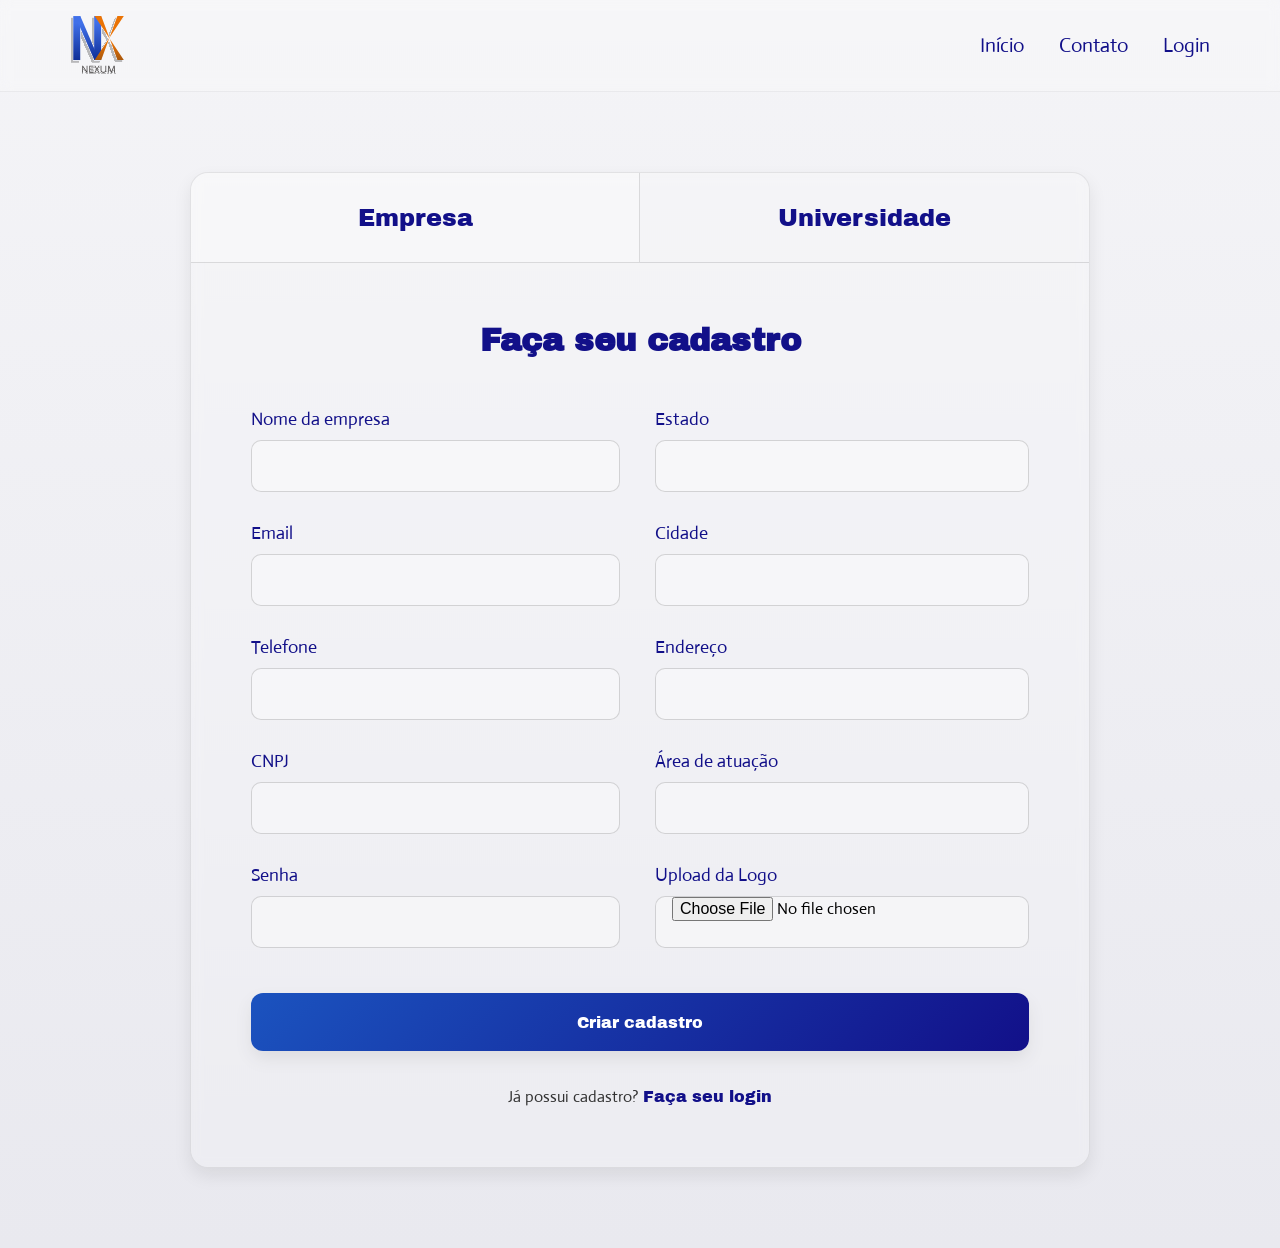
==== cadastro.html @ 30e2755e "Primeiro commit" ====
<!DOCTYPE html>
<html lang="pt-BR">
<head>

  <meta charset="UTF-8">
  <meta name="viewport" content="width=device-width, initial-scale=1.0">

  <title>Cadastro | NEXUM</title>

  <link rel="stylesheet" href="./css/estilo.css">

  <link href="https://fonts.googleapis.com/css2?family=Actor&family=Archivo+Black&display=swap" rel="stylesheet">

</head>

<body>

  <!-- HEADER -->

  <header>

    <div class="logo">
      <img src="./img/logoazullaranja.svg" alt="Logo NEXUM">
    </div>

    <nav class="menu">
      <a href="./index.html">Início</a>
      <a href="#">Contato</a>
      <a href="#">Login</a>
    </nav>

  </header>

  <!-- CADASTRO -->

  <main class="register-page">

    <section class="register-container">

      <!-- TABS -->

      <div class="register-tabs">

        <button class="tab active">
          Empresa
        </button>

        <button class="tab">
          Universidade
        </button>

      </div>

      <!-- FORM -->

      <div class="register-content">

        <h2>
          Faça seu cadastro
        </h2>

        <form class="register-form">

          <div class="form-grid">

            <div class="input-group">
              <label>Nome da empresa</label>
              <input type="text">
            </div>

            <div class="input-group">
              <label>Estado</label>
              <input type="text">
            </div>

            <div class="input-group">
              <label>Email</label>
              <input type="email">
            </div>

            <div class="input-group">
              <label>Cidade</label>
              <input type="text">
            </div>

            <div class="input-group">
              <label>Telefone</label>
              <input type="text">
            </div>

            <div class="input-group">
              <label>Endereço</label>
              <input type="text">
            </div>

            <div class="input-group">
              <label>CNPJ</label>
              <input type="text">
            </div>

            <div class="input-group">
              <label>Área de atuação</label>
              <input type="text">
            </div>

            <div class="input-group">
              <label>Senha</label>
              <input type="password">
            </div>

            <div class="input-group">
              <label>Upload da Logo</label>
              <input type="file">
            </div>

          </div>

          <button type="submit" class="register-btn">
            Criar cadastro
          </button>

        </form>

        <p class="register-login">
          Já possui cadastro?
          <a href="#">
            Faça seu login
          </a>
        </p>

      </div>

    </section>

  </main>

</body>
</html>
---- css/estilo.css ----
/* =========================
   RESET
========================= */

* {
  margin: 0;
  padding: 0;
  box-sizing: border-box;
}

/* =========================
   VARIÁVEIS
========================= */

:root {
  --bg-1: #f4f4f7;
  --bg-2: #e9e9ef;

  --primary: #121089;
  --primary-hover: #2f37c7;

  --orange: #ff7b00;
  --yellow: #ff9900;

  --text: black;

  --shadow: 0 8px 18px rgba(0, 0, 0, 0.08);
}

/* =========================
   BASE
========================= */

html {
  scroll-behavior: smooth;
}

html,
body {
  width: 100%;
  min-height: 100vh;

  overflow-x: hidden;

  background: linear-gradient(
    180deg,
    var(--bg-1),
    var(--bg-2)
  );

  color: var(--text);

  font-family: 'Actor', sans-serif;
}

body {
  display: flex;
  flex-direction: column;

  min-height: 100vh;

  animation: fadeIn 1.2s ease;

  position: relative;

  overflow-x: hidden;
}

/* =========================
   FADE
========================= */

@keyframes fadeIn {

  from {
    opacity: 0;
    transform: translateY(12px);
  }

  to {
    opacity: 1;
    transform: translateY(0);
  }
}

/* =========================
   HEADER
========================= */

header {
  width: 100%;
  height: 92px;

  display: flex;
  align-items: center;

  padding: 0 70px;

  background: rgba(255, 255, 255, 0.2);

  border-bottom: 1px solid rgba(0, 0, 0, 0.05);

  backdrop-filter: blur(6px);

  z-index: 20;

  position: relative;
}

.logo img {
  height: 60px;
  width: auto;

  object-fit: contain;

  display: block;
}

/* =========================
   HERO ORIGINAL
========================= */

main {
  flex: 1;

  display: flex;
  align-items: center;
  justify-content: center;

  padding: 60px 20px 120px;

  position: relative;

  width: 100%;

  overflow: hidden;
}

.hero {
  width: 100%;
  max-width: 900px;

  text-align: center;

  position: relative;
  z-index: 5;
}

.hero h2 {
  font-family: 'Archivo Black', sans-serif;

  font-size: clamp(2.5rem, 5vw, 5rem);

  line-height: 1.05;

  color: var(--primary);

  margin-bottom: 28px;

  letter-spacing: -1px;
}

.hero p {
  max-width: 760px;

  margin: 0 auto;

  font-size: clamp(1rem, 1.5vw, 1.45rem);

  line-height: 1.5;

  color: #232323;

  font-weight: 400;

  font-family: 'Actor', sans-serif;
}

/* =========================
   BOTÕES ORIGINAIS
========================= */

.buttons {
  margin-top: 35px;

  display: flex;
  align-items: center;
  justify-content: center;

  gap: 35px;

  flex-wrap: wrap;
}

.btn {
  min-width: 200px;

  padding: 18px 28px;

  border: none;

  cursor: pointer;

  font-size: 1rem;

  font-family: 'Actor', sans-serif;

  border-radius: 8px;

  transition:
    transform 0.28s ease,
    box-shadow 0.28s ease,
    background 0.28s ease;

  box-shadow: var(--shadow);

  position: relative;

  overflow: hidden;

  display: inline-flex;
  align-items: center;
  justify-content: center;

  text-decoration: none;
}

.btn::before {
  content: "";

  position: absolute;

  top: 0;
  left: -100%;

  width: 100%;
  height: 100%;

  background: rgba(255, 255, 255, 0.18);

  transition: left 0.45s ease;
}

.btn:hover::before {
  left: 100%;
}

.btn:hover {
  transform: translateY(-4px) scale(1.02);

  box-shadow: 0 12px 24px rgba(0, 0, 0, 0.12);
}

.btn-primary {
  background: linear-gradient(
    135deg,
    #1B53BF,
    #121089
  );

  color: #fff;
}

.btn-primary:hover {
  background: linear-gradient(
    135deg,
    #3953ec,
    #2d2db7
  );
}

.btn-secondary {
  background: linear-gradient(
    135deg,
    #ff9500,
    #ff7B00
  );

  color: #111;
}

.btn-secondary:hover {
  background: linear-gradient(
    135deg,
    #ffab26,
    #ff7f14
  );
}

/* =========================
   TRIÂNGULOS
========================= */

.decorations {
  position: absolute;

  inset: 0;

  overflow: hidden;

  z-index: 1;

  pointer-events: none;
}

.triangle {
  position: absolute;

  width: 0;
  height: 0;

  max-width: 100%;
  max-height: 100%;

  opacity: 0.95;

  animation: float 6s ease-in-out infinite;

  filter: drop-shadow(
    0 4px 10px rgba(0, 0, 0, 0.05)
  );
}

.triangle.orange {
  border-left: 26px solid transparent;
  border-right: 26px solid transparent;
  border-bottom: 48px solid var(--orange);
}

.triangle.yellow {
  border-left: 22px solid transparent;
  border-right: 22px solid transparent;
  border-bottom: 40px solid var(--yellow);
}

.triangle.small.orange {
  border-left-width: 12px;
  border-right-width: 12px;
  border-bottom-width: 22px;
}

.triangle.small.yellow {
  border-left-width: 10px;
  border-right-width: 10px;
  border-bottom-width: 20px;
}

.triangle.large.orange {
  border-left-width: 36px;
  border-right-width: 36px;
  border-bottom-width: 68px;
}

.triangle.large.yellow {
  border-left-width: 34px;
  border-right-width: 34px;
  border-bottom-width: 62px;
}

@keyframes float {

  0% {
    transform:
      translateY(0px)
      rotate(var(--rotate));
  }

  50% {
    transform:
      translateY(-10px)
      rotate(calc(var(--rotate) + 4deg));
  }

  100% {
    transform:
      translateY(0px)
      rotate(var(--rotate));
  }
}

/* =========================
   COMO FUNCIONA
========================= */

.how-it-works {
  padding: 110px 30px;

  text-align: center;
}

.how-it-works h2 {
  font-size: clamp(2rem, 3vw, 3rem);

  color: var(--primary);

  font-family: 'Archivo Black', sans-serif;
}

.subtitle {
  margin-top: 10px;

  font-size: 1.1rem;
}

.steps {
  margin-top: 70px;

  display: grid;

  grid-template-columns: repeat(3, 1fr);

  gap: 40px;

  max-width: 1200px;

  margin-inline: auto;
}

.step {
  text-align: center;
}

.circle {
  width: 120px;
  height: 120px;

  border-radius: 50%;

  background: #2d4fc2;

  color: white;

  display: flex;
  align-items: center;
  justify-content: center;

  margin: 0 auto 24px;

  font-size: 2.3rem;
}

.step h3 {
  font-size: 1.35rem;

  color: var(--primary);

  margin-bottom: 14px;

  font-family: 'Archivo Black', sans-serif;
}

.step p {
  font-size: 1rem;

  line-height: 1.5;

  max-width: 300px;

  margin: auto;
}

/* =========================
   BENEFÍCIOS
========================= */

.benefits {
  padding: 110px 30px 180px;
}

.benefits h2 {
  text-align: center;

  font-size: clamp(2rem, 3vw, 3rem);

  color: var(--primary);

  font-family: 'Archivo Black', sans-serif;

  margin-bottom: 80px;
}

.benefits-grid {
  display: grid;

  grid-template-columns: repeat(2, 1fr);

  gap: 50px;

  max-width: 1100px;

  margin: auto;
}

.benefit-box {
  background: rgba(255,255,255,0.18);

  border-radius: 18px;

  padding: 38px;

  backdrop-filter: blur(6px);
}

.benefit-box h3 {
  font-size: 1.5rem;

  color: var(--primary);

  margin-bottom: 30px;

  font-family: 'Archivo Black', sans-serif;
}

.benefit-box ul {
  list-style: none;
}

.benefit-box li {
  position: relative;

  padding-left: 26px;

  margin-bottom: 22px;

  font-size: 1.05rem;

  line-height: 1.5;
}

.benefit-box li::before {
  content: "▶";

  position: absolute;

  left: 0;

  color: var(--yellow);
}

/* =========================
   FOOTER
========================= */

footer {
  position: fixed;

  bottom: 0;
  left: 0;

  width: 100%;

  text-align: center;

  padding: 18px 20px;

  background: rgba(255, 255, 255, 0.075);

  backdrop-filter: blur(5px);

  color: #222;

  font-size: 1rem;

  font-family: 'Actor', sans-serif;

  border-top: 1px solid rgba(0,0,0,0.06);

  z-index: 999;
}

/* =========================
   RESPONSIVO
========================= */

@media (max-width: 1000px) {

  .steps {
    grid-template-columns: 1fr;
  }

  .benefits-grid {
    grid-template-columns: 1fr;
  }
}

@media (max-width: 900px) {

  header {
    padding: 0 24px;
  }

  .hero h2 {
    margin-bottom: 22px;
  }

  .hero p {
    max-width: 92%;
  }

  .buttons {
    gap: 18px;
  }

  .btn {
    width: 100%;
    max-width: 280px;
  }

}

@media (max-width: 600px) {

  main {
    padding-top: 30px;
  }

  .logo img {
    height: 48px;
  }

  .hero h2 {
    font-size: 2.4rem;
  }

  .hero p {
    font-size: 1rem;
  }

  .circle {
    width: 100px;
    height: 100px;

    font-size: 2rem;
  }

  .step h3,
  .benefit-box h3 {
    font-size: 1.2rem;
  }

  .step p,
  .benefit-box li {
    font-size: 0.95rem;
  }

  footer {
    font-size: 0.92rem;
  }
}

/* Nav bar header */

header {
  justify-content: space-between;
}

.menu {
  display: flex;
  gap: 35px;
}

.menu a {
  text-decoration: none;
  color: var(--primary);
  font-size: 20px;
  font-family: 'Actor', sans-serif;
  transition: 0.25s;
}

.menu a:hover {
  color: var(--orange);
}


/* =========================
   PÁGINA CADASTRO
========================= */

.register-page {
  min-height: calc(100vh - 92px);

  display: flex;
  align-items: center;
  justify-content: center;

  padding: 80px 20px;
}

/* =========================
   CARD CADASTRO
========================= */

.register-container {
  width: 100%;
  max-width: 900px;

  background: rgba(255,255,255,0.18);

  border-radius: 18px;

  overflow: hidden;

  backdrop-filter: blur(6px);

  box-shadow: var(--shadow);

  border: 1px solid rgba(0,0,0,0.08);
}

/* =========================
   TABS
========================= */

.register-tabs {
  display: grid;

  grid-template-columns: 1fr 1fr;
}

.tab {
  height: 90px;

  border: none;

  background: transparent;

  font-size: 1.5rem;

  font-family: 'Archivo Black', sans-serif;

  color: var(--primary);

  cursor: pointer;

  transition: 0.25s;

  border-bottom: 1px solid rgba(0,0,0,0.12);
}

.tab:first-child {
  border-right: 1px solid rgba(0,0,0,0.12);
}

.tab.active {
  background: rgba(255,255,255,0.25);
}

/* =========================
   CONTEÚDO CADASTRO
========================= */

.register-content {
  padding: 60px;
}

.register-content h2 {
  text-align: center;

  font-size: 2rem;

  color: var(--primary);

  margin-bottom: 50px;

  font-family: 'Archivo Black', sans-serif;
}

/* =========================
   FORMULÁRIO
========================= */

.form-grid {
  display: grid;

  grid-template-columns: repeat(2, 1fr);

  gap: 30px 35px;
}

.input-group {
  display: flex;
  flex-direction: column;
}

.input-group label {
  color: var(--primary);

  font-size: 1.1rem;

  margin-bottom: 10px;
}

.input-group input {
  height: 52px;

  border-radius: 10px;

  border: 1px solid rgba(0,0,0,0.15);

  background: rgba(255,255,255,0.35);

  padding: 0 16px;

  font-size: 1rem;

  font-family: 'Actor', sans-serif;

  outline: none;

  transition:
    border 0.25s ease,
    box-shadow 0.25s ease,
    background 0.25s ease;
}

.input-group input:focus {
  border-color: var(--primary);

  box-shadow: 0 0 0 4px rgba(18,16,137,0.08);

  background: rgba(255,255,255,0.55);
}

/* =========================
   BOTÃO CADASTRO
========================= */

.register-btn {
  width: 100%;

  height: 58px;

  margin-top: 45px;

  border: none;

  border-radius: 12px;

  background: linear-gradient(
    135deg,
    #1B53BF,
    #121089
  );

  color: white;

  font-size: 1rem;

  font-family: 'Archivo Black', sans-serif;

  cursor: pointer;

  transition:
    transform 0.25s ease,
    box-shadow 0.25s ease;

  box-shadow: var(--shadow);
}

.register-btn:hover {
  transform: translateY(-3px);

  box-shadow: 0 12px 22px rgba(0,0,0,0.12);
}

/* =========================
   LOGIN
========================= */

.register-login {
  margin-top: 35px;

  text-align: center;

  font-size: 1rem;

  color: #333;
}

.register-login a {
  color: var(--primary);

  text-decoration: none;

  font-family: 'Archivo Black', sans-serif;
}

.register-login a:hover {
  color: var(--orange);
}

/* =========================
   RESPONSIVO CADASTRO
========================= */

@media (max-width: 800px) {

  .register-content {
    padding: 40px 24px;
  }

  .form-grid {
    grid-template-columns: 1fr;
  }

  .tab {
    font-size: 1.1rem;
  }
}

@media (max-width: 600px) {

  .register-content h2 {
    font-size: 1.6rem;
  }

  .input-group label {
    font-size: 1rem;
  }

  .register-btn {
    height: 54px;
  }
}
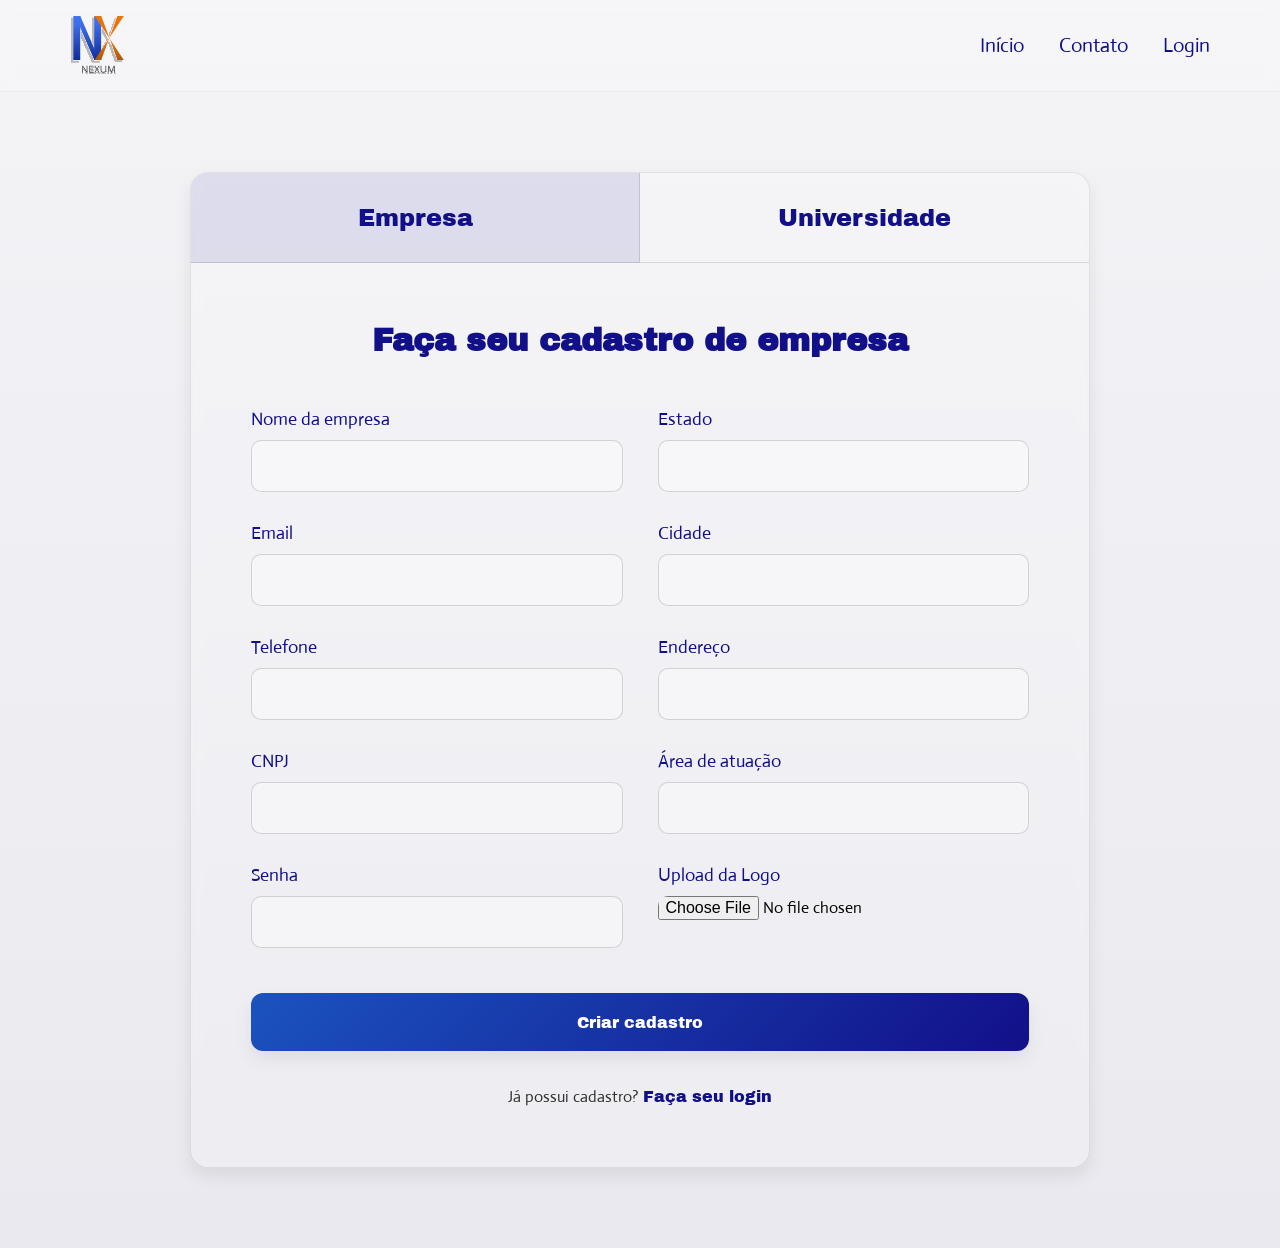
==== commit 0a6234e7: "Ajustando seções do cadastro.html" ====
--- a/cadastro.html
+++ b/cadastro.html
@@ -41,98 +41,188 @@
 
       <div class="register-tabs">
 
-        <button class="tab active">
-          Empresa
-        </button>
-
-        <button class="tab">
-          Universidade
-        </button>
-
-      </div>
-
-      <!-- FORM -->
-
-      <div class="register-content">
-
-        <h2>
-          Faça seu cadastro
-        </h2>
-
-        <form class="register-form">
-
-          <div class="form-grid">
-
-            <div class="input-group">
-              <label>Nome da empresa</label>
-              <input type="text">
-            </div>
-
-            <div class="input-group">
-              <label>Estado</label>
-              <input type="text">
-            </div>
-
-            <div class="input-group">
-              <label>Email</label>
-              <input type="email">
-            </div>
-
-            <div class="input-group">
-              <label>Cidade</label>
-              <input type="text">
-            </div>
-
-            <div class="input-group">
-              <label>Telefone</label>
-              <input type="text">
-            </div>
-
-            <div class="input-group">
-              <label>Endereço</label>
-              <input type="text">
-            </div>
-
-            <div class="input-group">
-              <label>CNPJ</label>
-              <input type="text">
-            </div>
-
-            <div class="input-group">
-              <label>Área de atuação</label>
-              <input type="text">
-            </div>
-
-            <div class="input-group">
-              <label>Senha</label>
-              <input type="password">
-            </div>
-
-            <div class="input-group">
-              <label>Upload da Logo</label>
-              <input type="file">
-            </div>
-
-          </div>
-
-          <button type="submit" class="register-btn">
-            Criar cadastro
-          </button>
-
-        </form>
-
-        <p class="register-login">
-          Já possui cadastro?
-          <a href="#">
-            Faça seu login
-          </a>
-        </p>
-
-      </div>
-
-    </section>
-
-  </main>
+    <button class="tab blue-active" id="empresa-tab">
+      Empresa
+    </button>
+
+      <button class="tab" id="universidade-tab">
+      Universidade
+    </button>
+
+    </div>
+
+<!-- FORM -->
+
+<div class="register-content">
+
+  <!-- FORM EMPRESA -->
+
+  <form class="register-form active-form" id="empresa-form">
+
+    <h2>
+      Faça seu cadastro de empresa
+    </h2>
+
+    <div class="form-grid">
+
+      <div class="input-group">
+        <label>Nome da empresa</label>
+        <input type="text">
+      </div>
+
+      <div class="input-group">
+        <label>Estado</label>
+        <input type="text">
+      </div>
+
+      <div class="input-group">
+        <label>Email</label>
+        <input type="email">
+      </div>
+
+      <div class="input-group">
+        <label>Cidade</label>
+        <input type="text">
+      </div>
+
+      <div class="input-group">
+        <label>Telefone</label>
+        <input type="text">
+      </div>
+
+      <div class="input-group">
+        <label>Endereço</label>
+        <input type="text">
+      </div>
+
+      <div class="input-group">
+        <label>CNPJ</label>
+        <input type="text">
+      </div>
+
+      <div class="input-group">
+        <label>Área de atuação</label>
+        <input type="text">
+      </div>
+
+      <div class="input-group">
+        <label>Senha</label>
+        <input type="password">
+      </div>
+
+      <div class="input-group">
+        <label>Upload da Logo</label>
+        <input type="file">
+      </div>
+
+    </div>
+
+    <button type="submit" class="register-btn">
+      Criar cadastro
+    </button>
+
+  </form>
+
+  <!-- FORM UNIVERSIDADE -->
+
+  <form class="register-form" id="universidade-form">
+
+    <h2 class="orange-title">
+      Faça seu cadastro de universidade
+    </h2>
+
+    <div class="form-grid">
+
+      <div class="input-group orange-group">
+        <label>Nome da universidade</label>
+        <input type="text">
+      </div>
+
+      <div class="input-group orange-group">
+        <label>Estado</label>
+        <input type="text">
+      </div>
+
+      <div class="input-group orange-group">
+        <label>Email institucional</label>
+        <input type="email">
+      </div>
+
+      <div class="input-group orange-group">
+        <label>Cidade</label>
+        <input type="text">
+      </div>
+
+      <div class="input-group orange-group">
+        <label>Telefone</label>
+        <input type="text">
+      </div>
+
+      <div class="input-group orange-group">
+        <label>CNPJ</label>
+        <input type="text">
+      </div>
+
+      <div class="input-group orange-group">
+        <label>Senha</label>
+        <input type="password">
+      </div>
+
+      <div class="input-group orange-group">
+        <label>Upload da Logo</label>
+        <input type="file">
+      </div>
+
+    </div>
+
+    <button type="submit" class="register-btn university-btn">
+      Criar cadastro
+    </button>
+
+  </form>
+
+  <p class="register-login">
+    Já possui cadastro?
+    <a href="#">
+      Faça seu login
+    </a>
+  </p>
+
+</div>
+
+<script>
+
+  const empresaTab = document.getElementById("empresa-tab");
+const universidadeTab = document.getElementById("universidade-tab");
+
+const empresaForm = document.getElementById("empresa-form");
+const universidadeForm = document.getElementById("universidade-form");
+
+empresaTab.addEventListener("click", () => {
+
+  empresaTab.classList.add("blue-active");
+  universidadeTab.classList.remove("orange-active");
+
+  empresaForm.classList.add("active-form");
+  universidadeForm.classList.remove("active-form");
+
+});
+
+universidadeTab.addEventListener("click", () => {
+
+  universidadeTab.classList.add("orange-active");
+  empresaTab.classList.remove("blue-active");
+
+  universidadeForm.classList.add("active-form");
+  empresaForm.classList.remove("active-form");
+
+});
+
+</script>
+
+</section>
+
+</main>
 
 </body>
 </html>
--- a/css/estilo.css
+++ b/css/estilo.css
@@ -767,6 +767,14 @@
 }
 
 /* =========================
+   TÍTULO UNIVERSIDADE
+========================= */
+
+.orange-title {
+  color: var(--orange) !important;
+}
+
+/* =========================
    FORMULÁRIO
 ========================= */
 
@@ -922,4 +930,89 @@
   .register-btn {
     height: 54px;
   }
+}
+
+/* =========================
+   TROCA DE FORM NO CADASTRO
+========================= */
+
+.register-form {
+  display: none;
+}
+
+.active-form {
+  display: block;
+}
+
+/* =========================
+   UNIVERSIDADE LARANJA
+========================= */
+
+.orange-title {
+  color: var(--orange);
+}
+
+.orange-group label {
+  color: var(--orange);
+}
+
+.orange-group input:focus {
+  border-color: var(--orange);
+
+  box-shadow: 0 0 0 4px rgba(255,123,0,0.12);
+}
+
+/* =========================
+   BOTÃO UNIVERSIDADE
+========================= */
+
+.university-btn {
+  background: linear-gradient(
+    135deg,
+    #ff9900,
+    #ff7b00
+  );
+
+  color: white;
+}
+
+.university-btn:hover {
+  background: linear-gradient(
+    135deg,
+    #ffae2b,
+    #ff8a1c
+  );
+}
+
+/* =========================
+   TAB ATIVA UNIVERSIDADE
+========================= */
+
+.tab.orange-active {
+  background: rgba(255,123,0,0.12);
+
+  color: var(--orange);
+}
+
+/* =========================
+   TABS ATIVAS
+========================= */
+
+.blue-active {
+  background: rgba(18, 16, 137, 0.10);
+}
+
+.orange-active {
+  background: rgba(255, 123, 0, 0.12);
+}
+
+
+/* =========================
+   INPUT FILE
+========================= */
+
+input[type="file"] {
+  border: none;
+  background: transparent;
+  padding: 0;
 }
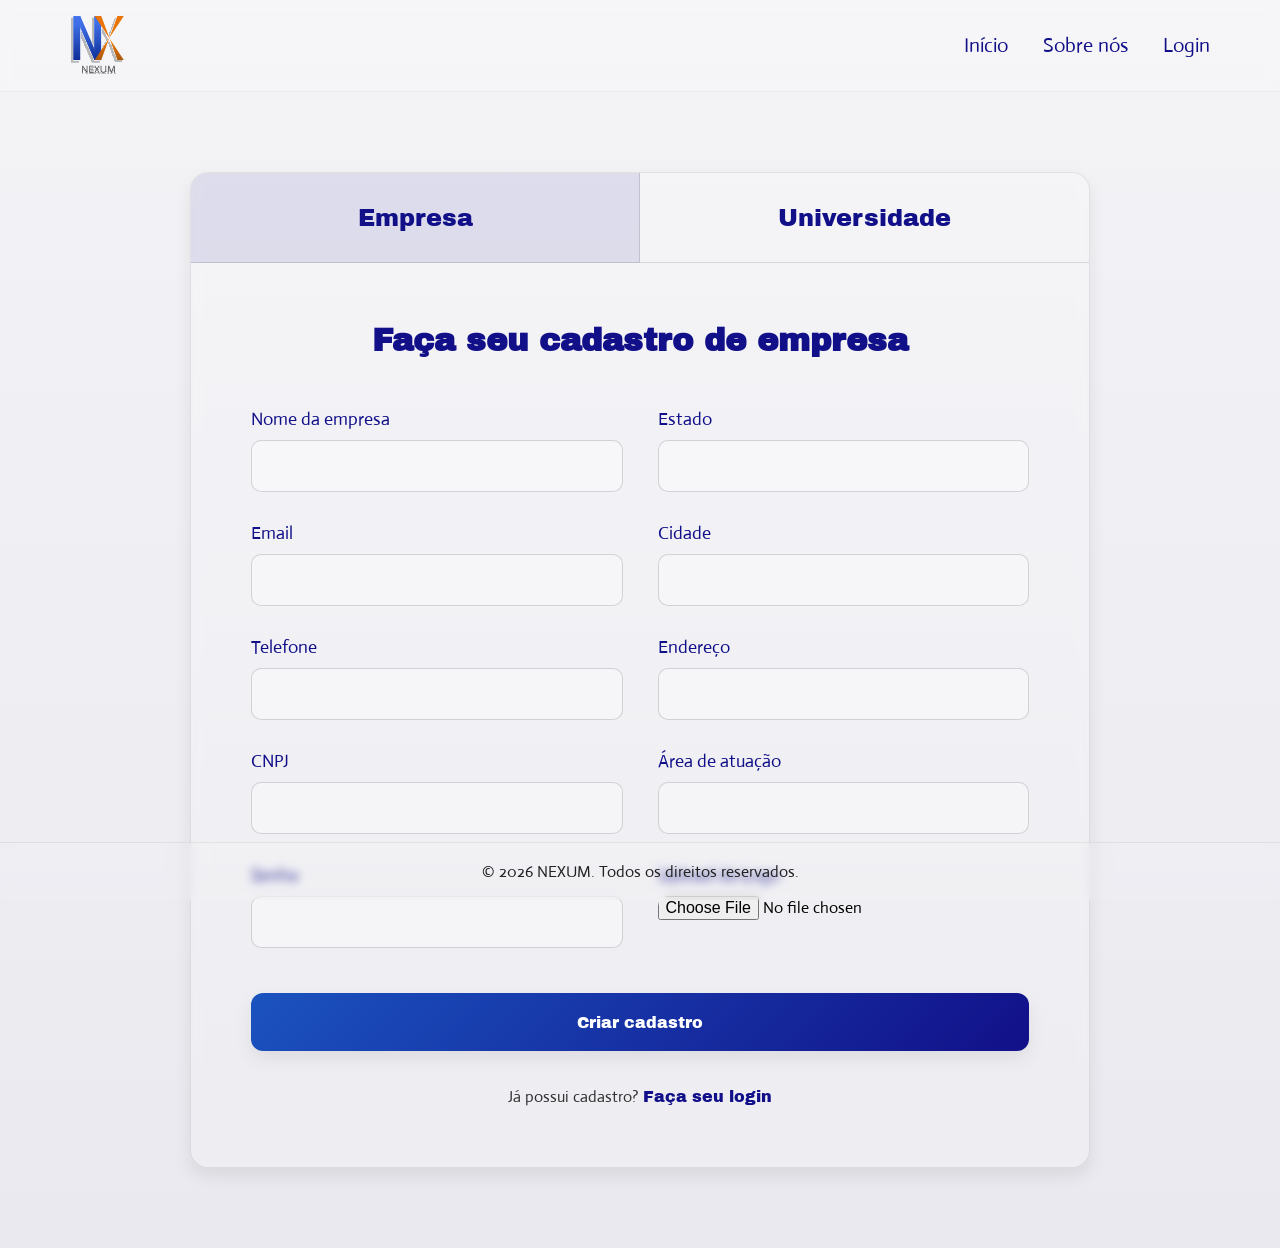
==== commit 485e813e: "Adicionando página de login, sobre nós e estilizando elas" ====
--- a/cadastro.html
+++ b/cadastro.html
@@ -25,8 +25,8 @@
 
     <nav class="menu">
       <a href="./index.html">Início</a>
-      <a href="#">Contato</a>
-      <a href="#">Login</a>
+      <a href="./sobrenos.html">Sobre nós</a>
+      <a href="./login.html">Login</a>
     </nav>
 
   </header>
@@ -183,7 +183,7 @@
 
   <p class="register-login">
     Já possui cadastro?
-    <a href="#">
+    <a href="login.html">
       Faça seu login
     </a>
   </p>
@@ -222,6 +222,8 @@
 
 </section>
 
+<footer>© 2026 NEXUM. Todos os direitos reservados.</footer>
+
 </main>
 
 </body>
--- a/css/estilo.css
+++ b/css/estilo.css
@@ -1,4 +1,3 @@
-
 /* =========================
    RESET
 ========================= */
@@ -1015,4 +1014,611 @@
   border: none;
   background: transparent;
   padding: 0;
+}
+
+
+
+
+
+
+/* =========================
+   LOGIN MAIN
+========================= */
+
+.login-main {
+
+  flex: 1;
+
+  display: flex;
+  align-items: center;
+  justify-content: center;
+
+  padding: 60px 20px 120px;
+}
+
+/* =========================
+   LOGIN CONTAINER
+========================= */
+
+.login-container {
+
+  width: 100%;
+  max-width: 1150px;
+}
+
+/* =========================
+   LOGIN WRAPPER
+========================= */
+
+.login-wrapper {
+
+  width: 100%;
+
+  min-height: 680px;
+
+  display: grid;
+
+  grid-template-columns: 1fr 1fr;
+
+  background: rgba(255,255,255,0.20);
+
+  border-radius: 28px;
+
+  overflow: hidden;
+
+  backdrop-filter: blur(6px);
+
+  box-shadow: var(--shadow);
+}
+
+/* =========================
+   LADO ESQUERDO LOGIN
+========================= */
+
+.login-side {
+
+  background: linear-gradient(
+    180deg,
+    #1B53BF,
+    #121089
+  );
+
+  color: white;
+
+  display: flex;
+  flex-direction: column;
+  justify-content: center;
+
+  padding: 80px;
+}
+
+.login-side h2 {
+
+  font-size: clamp(2.5rem, 4vw, 4rem);
+
+  line-height: 1.1;
+
+  margin-bottom: 30px;
+
+  font-family: 'Archivo Black', sans-serif;
+}
+
+.login-side p {
+
+  font-size: 1.15rem;
+
+  line-height: 1.8;
+
+  opacity: 0.95;
+
+  max-width: 420px;
+}
+
+/* =========================
+   LOGIN BOX
+========================= */
+
+.login-box {
+
+  background: rgba(255,255,255,0.30);
+
+  backdrop-filter: blur(6px);
+
+  padding: 70px 55px;
+
+  display: flex;
+  flex-direction: column;
+  justify-content: center;
+}
+
+.login-box h1 {
+
+  text-align: center;
+
+  color: var(--primary);
+
+  font-family: 'Archivo Black', sans-serif;
+
+  font-size: 2.5rem;
+
+  margin-bottom: 14px;
+}
+
+.login-subtitle {
+
+  text-align: center;
+
+  color: #444;
+
+  margin-bottom: 40px;
+
+  font-size: 1rem;
+}
+
+/* =========================
+   FORM LOGIN
+========================= */
+
+.login-form {
+
+  display: flex;
+  flex-direction: column;
+
+  gap: 24px;
+}
+
+.login-form .input-group {
+
+  display: flex;
+  flex-direction: column;
+
+  gap: 10px;
+}
+
+.login-form .input-group label {
+
+  color: var(--primary);
+
+  font-size: 1rem;
+}
+
+.login-form .input-group input {
+
+  height: 54px;
+
+  border-radius: 12px;
+
+  border: 1px solid rgba(0,0,0,0.10);
+
+  background: rgba(255,255,255,0.55);
+
+  padding: 0 16px;
+
+  outline: none;
+
+  font-size: 1rem;
+
+  transition: 0.25s;
+}
+
+.login-form .input-group input:focus {
+
+  border-color: var(--primary);
+
+  box-shadow: 0 0 0 4px rgba(18, 16, 137, 0.08);
+}
+
+/* =========================
+   LOGIN OPTIONS
+========================= */
+
+/* =========================
+   BOTÃO LOGIN
+========================= */
+
+.login-btn {
+
+  width: 100%;
+
+  height: 56px;
+
+  border: none;
+
+  border-radius: 14px;
+
+  background: linear-gradient(
+    135deg,
+    #1B53BF,
+    #121089
+  );
+
+  color: white;
+
+  font-size: 1rem;
+
+  font-family: 'Archivo Black', sans-serif;
+
+  cursor: pointer;
+
+  transition:
+    transform 0.28s ease,
+    box-shadow 0.28s ease,
+    background 0.28s ease;
+
+  box-shadow: var(--shadow);
+}
+
+.login-btn:hover {
+
+  transform: translateY(-4px);
+
+  background: linear-gradient(
+    135deg,
+    #3953ec,
+    #2d2db7
+  );
+
+  box-shadow: 0 12px 24px rgba(0,0,0,0.12);
+}
+
+/* =========================
+   REGISTER LINK
+========================= */
+
+.register-link {
+
+  margin-top: 34px;
+
+  text-align: center;
+
+  color: #444;
+}
+
+.register-link a {
+
+  text-decoration: none;
+
+  color: var(--primary);
+
+  font-family: 'Archivo Black', sans-serif;
+
+  transition: 0.25s;
+}
+
+.register-link a:hover {
+
+  color: var(--orange);
+}
+
+/* =========================
+   RESPONSIVO LOGIN
+========================= */
+
+@media (max-width: 950px) {
+
+  .login-wrapper {
+
+    grid-template-columns: 1fr;
+  }
+
+  .login-side {
+
+    padding: 55px 35px;
+
+    text-align: center;
+
+    align-items: center;
+  }
+
+  .login-side p {
+
+    max-width: 100%;
+  }
+
+  .login-box {
+
+    padding: 50px 28px;
+  }
+}
+
+@media (max-width: 600px) {
+
+  .login-side h2 {
+
+    font-size: 2.2rem;
+  }
+
+  .login-box h1 {
+
+    font-size: 2rem;
+  }
+
+  .login-options {
+
+    flex-direction: column;
+
+    align-items: flex-start;
+  }
+}
+
+
+/* =========================
+   TRIÂNGULOS DO LOGIN-SIDE
+========================= */
+
+.login-side {
+  position: relative;
+  overflow: hidden;
+}
+
+.login-decorations {
+
+  position: absolute;
+
+  inset: 0;
+
+  pointer-events: none;
+}
+
+/* =========================
+   SOBRE NÓS
+========================= */
+
+.about-main {
+
+  flex: 1;
+
+  display: flex;
+  justify-content: center;
+
+  padding:
+    70px
+    20px
+    140px;
+}
+
+/* =========================
+   ABOUT
+========================= */
+
+.about-section {
+  width: 100%;
+
+  padding: 70px 40px 140px;
+
+  display: flex;
+  flex-direction: column;
+  align-items: center;
+
+  gap: 90px;
+}
+
+/* PRIMEIRA LINHA */
+
+.about-row-top {
+  width: 100%;
+
+  display: flex;
+  justify-content: center;
+
+  gap: 140px;
+
+  flex-wrap: wrap;
+}
+
+/* SEGUNDA LINHA */
+
+.about-row-bottom {
+  width: 100%;
+
+  display: flex;
+  justify-content: center;
+
+  gap: 140px;
+
+  flex-wrap: wrap;
+}
+
+.member-card {
+  width: 240px;
+  text-align: center;
+  padding: 10px;
+}
+
+.member-card img {
+
+  width: 185px;
+  height: 185px;
+  object-fit: cover;
+  border-radius: 14px;
+  border: 1.5px solid var(--primary);
+  box-shadow: var(--shadow);
+  margin-bottom: 18px;
+  transition:
+    transform 0.28s ease,
+    box-shadow 0.28s ease;
+}
+
+.member-card img:hover {
+
+  transform: translateY(-4px);
+  box-shadow: 0 12px 24px rgba(0,0,0,0.12);
+}
+
+.member-card h3 {
+  font-size: 1.7rem;
+  color: var(--primary);
+  font-family: 'Archivo Black', sans-serif;
+  margin-bottom: 12px;
+}
+
+.member-card a {
+  text-decoration: none;
+
+  color: var(--primary);
+
+  font-size: 1.15rem;
+
+  transition: 0.25s;
+}
+
+.member-card a:hover {
+  color: var(--orange);
+}
+
+/* =========================
+   RESPONSIVO ABOUT
+========================= */
+
+@media (max-width: 900px) {
+
+  .about-row-top,
+  .about-row-bottom {
+    gap: 60px;
+  }
+
+  .member-card img {
+    width: 130px;
+    height: 130px;
+  }
+
+  .member-card h3 {
+    font-size: 1.25rem;
+  }
+}
+
+@media (max-width: 600px) {
+
+  .about-section {
+    padding: 50px 20px 120px;
+  }
+
+  .about-row-top,
+  .about-row-bottom {
+    flex-direction: column;
+    align-items: center;
+
+    gap: 50px;
+  }
+}
+
+/* =========================
+   GRID EQUIPE
+========================= */
+
+.team-grid {
+
+  display: grid;
+
+  grid-template-columns:
+    repeat(auto-fit, minmax(240px, 1fr));
+
+  gap: 70px 40px;
+
+  justify-items: center;
+}
+
+/* =========================
+   CARD MEMBRO
+========================= */
+
+.member-card {
+
+  width: 100%;
+  max-width: 260px;
+
+  display: flex;
+  flex-direction: column;
+  align-items: center;
+
+  transition:
+    transform 0.28s ease,
+    box-shadow 0.28s ease;
+}
+
+.member-card:hover {
+
+  transform: translateY(-6px);
+}
+
+
+/* =========================
+   TEXTO MEMBRO
+========================= */
+
+.member-card h3 {
+
+  font-size: 1.25rem;
+
+  color: var(--primary);
+
+  font-family: 'Archivo Black', sans-serif;
+
+  margin-bottom: 14px;
+
+  text-align: center;
+}
+
+.member-card a {
+
+  text-decoration: none;
+
+  color: var(--orange);
+
+  font-size: 1rem;
+
+  transition: 0.25s;
+}
+
+.member-card a:hover {
+
+  color: var(--primary);
+}
+
+/* =========================
+   RESPONSIVO SOBRE
+========================= */
+
+@media (max-width: 700px) {
+
+  .about-subtitle {
+
+    margin-bottom: 55px;
+  }
+
+  .team-grid {
+
+    gap: 55px;
+  }
+
+  
+  .member-card h3 {
+
+    font-size: 1.1rem;
+  }
+}
+
+/* =========================
+   TÍTULOS SOBRE NÓS
+========================= */
+
+.about-section h1 {
+
+  font-size: clamp(2.8rem, 5vw, 4.5rem);
+  color: var(--primary);
+  font-family: 'Archivo Black', sans-serif;
+  text-align: center;
+  letter-spacing: -1px;
+  margin-top: -40px;
+  margin-bottom: -55px;
+}
+
+.about-subtitle {
+
+  font-size: 22px;
+  color: #3b3b3b;
+  text-align: center;
+  max-width: 720px;
+  line-height: 1.6;
+  margin-bottom: -10px;
 }
